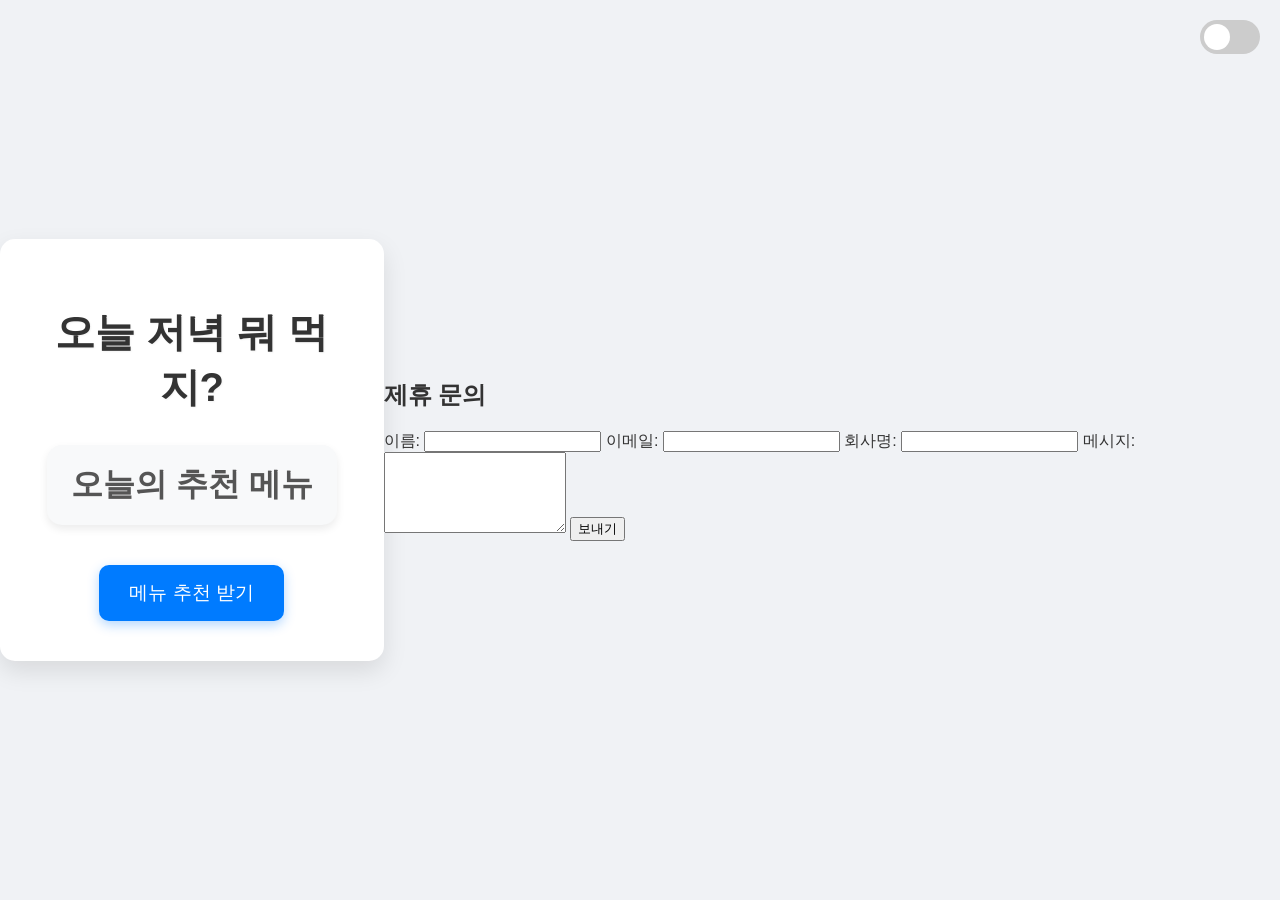
==== index.html @ 25c9e22d "index.html의 Formspree ID 플레이스홀더를 업데이트하고, 중복된 affiliate_form.html 파일을 제거" ====
<!DOCTYPE html>
<html lang="en">
<head>
    <meta charset="UTF-8">
    <meta name="viewport" content="width=device-width, initial-scale=1.0">
    <title>Dinner Menu Recommender</title>
    <link rel="stylesheet" href="style.css">
</head>
<body>
    <div class="container">
        <div class="theme-switch-wrapper">
            <label class="theme-switch" for="checkbox">
                <input type="checkbox" id="checkbox" />
                <div class="slider round"></div>
            </label>
        </div>
        <h1>오늘 저녁 뭐 먹지?</h1>
        <div id="menu-recommendation-container">
            <div class="menu-item">
                <span class="recommendation">오늘의 추천 메뉴</span>
                <img src="https://upload.wikimedia.org/wikipedia/commons/a/a3/Eq_it-na_pizza-margherita_sep2005_sml.jpg" alt="Pizza Image" class="menu-image hidden">
            </div>
        </div>
        <button id="generate-btn">메뉴 추천 받기</button>
    </div>
    <div class="form-container">
        <h2>제휴 문의</h2>
        <form id="affiliate-form" action="https://formspree.io/f/YOUR_FORM_ID" method="POST">
            <!-- IMPORTANT: Replace YOUR_FORM_ID with your actual Formspree form ID for the form to work. -->
            <label for="name">이름:</label>
            <input type="text" id="name" name="name" required>

            <label for="email">이메일:</label>
            <input type="email" id="email" name="email" required>

            <label for="company">회사명:</label>
            <input type="text" id="company" name="company">

            <label for="message">메시지:</label>
            <textarea id="message" name="message" rows="5" required></textarea>

            <button type="submit">보내기</button>
        </form>
        <p id="form-success-message" class="hidden">문의해주셔서 감사합니다! 최대한 빨리 답변드리겠습니다.</p>
    </div>

    <script src="main.js"></script>
</body>
</html>
---- style.css ----
/* Theme variables */
:root {
    --bg-color: #f0f2f5;
    --container-bg: white;
    --text-color: #333;
    --h1-color: #333;
    --number-bg: #f8f9fa;
    --number-color: #555;
    --btn-bg: #007bff;
    --btn-hover-bg: #0056b3;
    --btn-shadow: rgba(0, 123, 255, 0.3);
    --btn-hover-shadow: rgba(0, 123, 255, 0.4);
}

.dark-theme {
    --bg-color: #2c2c2c;
    --container-bg: #3c3c3c;
    --text-color: #e0e0e0;
    --h1-color: #e0e0e0;
    --number-bg: #4a4a4a;
    --number-color: #f0f0f0;
    --btn-bg: #6200ea;
    --btn-hover-bg: #3700b3;
    --btn-shadow: rgba(98, 0, 234, 0.3);
    --btn-hover-shadow: rgba(98, 0, 234, 0.4);
}

body {
    font-family: 'Helvetica Neue', sans-serif;
    display: flex;
    justify-content: center;
    align-items: center;
    min-height: 100vh;
    height: auto;
    margin: 0;
    background: var(--bg-color);
    color: var(--text-color);
    transition: background 0.3s, color 0.3s;
}

.container {
    text-align: center;
    background: var(--container-bg);
    padding: 40px;
    border-radius: 15px;
    box-shadow: 0 10px 25px rgba(0, 0, 0, 0.1);
    animation: fadeIn 1s ease-in-out;
    transition: background 0.3s, box-shadow 0.3s;
    margin-top: 5rem;
    margin-bottom: 5rem;
}

/* Theme switch styles */
.theme-switch-wrapper {
    display: flex;
    justify-content: flex-end;
    margin-bottom: 20px;
    position: absolute;
    top: 20px;
    right: 20px;
}

.theme-switch {
    position: relative;
    display: inline-block;
    width: 60px;
    height: 34px;
}

.theme-switch input {
    opacity: 0;
    width: 0;
    height: 0;
}

.slider {
    position: absolute;
    cursor: pointer;
    top: 0;
    left: 0;
    right: 0;
    bottom: 0;
    background-color: #ccc;
    -webkit-transition: .4s;
    transition: .4s;
}

.slider:before {
    position: absolute;
    content: "";
    height: 26px;
    width: 26px;
    left: 4px;
    bottom: 4px;
    background-color: white;
    -webkit-transition: .4s;
    transition: .4s;
}

input:checked + .slider {
    background-color: #6200ea;
}

input:focus + .slider {
    box-shadow: 0 0 1px #6200ea;
}

input:checked + .slider:before {
    -webkit-transform: translateX(26px);
    -ms-transform: translateX(26px);
    transform: translateX(26px);
}

/* Rounded sliders */
.slider.round {
    border-radius: 34px;
}

.slider.round:before {
    border-radius: 50%;
}

@keyframes fadeIn {
    from {
        opacity: 0;
        transform: translateY(-20px);
    }
    to {
        opacity: 1;
        transform: translateY(0);
    }
}

h1 {
    margin-bottom: 30px;
    font-size: 2.5em;
    color: var(--h1-color);
    text-shadow: 1px 1px 2px rgba(0,0,0,0.05);
    transition: color 0.3s;
}

#menu-recommendation-container {
    margin-bottom: 40px;
}

.menu-item {
    display: flex;
    justify-content: center;
    margin-bottom: 20px;
}

.recommendation {
    display: flex;
    justify-content: center;
    align-items: center;
    min-width: 250px; /* Wider to accommodate menu names */
    height: 80px; /* Taller */
    padding: 0 20px;
    border-radius: 15px; /* Slightly more rounded */
    background-color: var(--number-bg); /* Reusing number-bg for consistency */
    font-size: 2em; /* Larger font for menu names */
    font-weight: bold;
    color: var(--number-color);
    box-shadow: 0 4px 8px rgba(0,0,0,0.08);
    transition: all 0.3s ease;
    white-space: nowrap; /* Prevent menu name from wrapping */
    overflow: hidden; /* Hide overflow if too long */
    text-overflow: ellipsis; /* Add ellipsis if text is truncated */
}

.menu-image {
    max-width: 250px; /* Adjust as needed */
    max-height: 250px; /* Adjust as needed */
    width: 100%;
    height: auto;
    border-radius: 15px;
    box-shadow: 0 4px 8px rgba(0,0,0,0.08);
    transition: all 0.3s ease;
    object-fit: contain; /* Ensure the image fits within its bounds */
}

.hidden {
    display: none;
}

#generate-btn {
    padding: 15px 30px;
    border: none;
    border-radius: 10px;
    background-color: var(--btn-bg);
    color: white;
    font-size: 1.2em;
    cursor: pointer;
    transition: background-color 0.3s, box-shadow 0.3s, transform 0.3s;
    box-shadow: 0 4px 12px var(--btn-shadow);
}

#generate-btn:hover {
    background-color: var(--btn-hover-bg);
    box-shadow: 0 6px 16px var(--btn-hover-shadow);
    transform: translateY(-2px);
}

#generate-btn:active {
    transform: translateY(0);
    box-shadow: 0 4px 12px var(--btn-shadow);
}

@media (max-width: 600px) {
    .container {
        padding: 20px;
    }

    h1 {
        font-size: 2em;
    }

    .lotto-numbers {
        flex-wrap: wrap;
    }

    .number {
        width: 50px;
        height: 50px;
        font-size: 1.5em;
        margin: 5px;
    }

    #generate-btn {
        width: 100%;
        padding: 12px;
    }
}
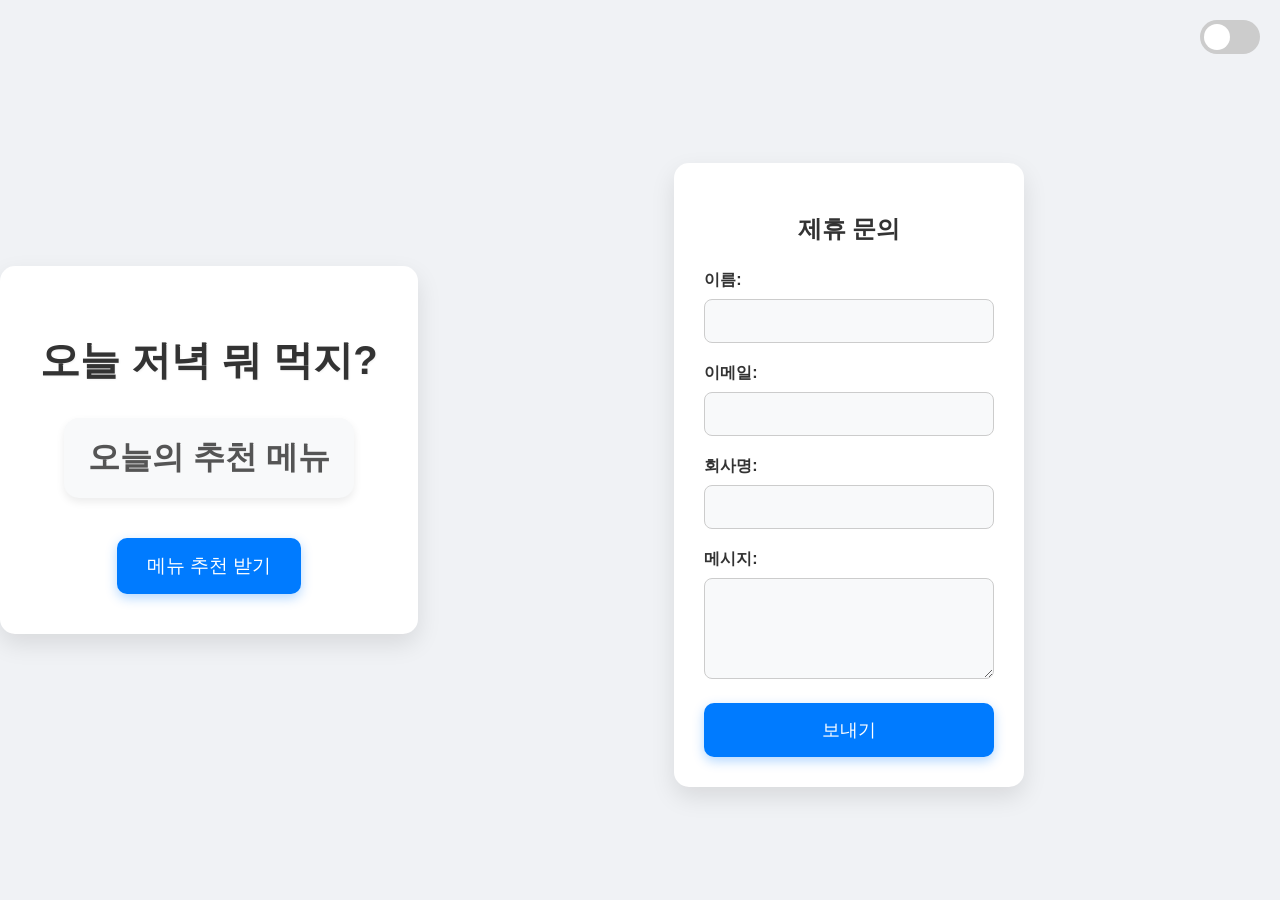
==== commit b070653f: "index.html에 Disqus 댓글 기능 추가" ====
--- a/index.html
+++ b/index.html
@@ -26,8 +26,7 @@
     </div>
     <div class="form-container">
         <h2>제휴 문의</h2>
-        <form id="affiliate-form" action="https://formspree.io/f/YOUR_FORM_ID" method="POST">
-            <!-- IMPORTANT: Replace YOUR_FORM_ID with your actual Formspree form ID for the form to work. -->
+        <form id="affiliate-form" action="https://formspree.io/f/xaqdwkya" method="POST">
             <label for="name">이름:</label>
             <input type="text" id="name" name="name" required>
 
@@ -46,5 +45,25 @@
     </div>
 
     <script src="main.js"></script>
+
+    <div id="disqus_thread"></div>
+    <script>
+        /**
+        *  RECOMMENDED CONFIGURATION VARIABLES: EDIT AND UNCOMMENT THE SECTION BELOW TO INSERT DYNAMIC VALUES FROM YOUR PLATFORM OR CMS.
+        *  LEARN WHY DEFINING THESE VARIABLES IS IMPORTANT: https://disqus.com/admin/universalcode/#configuration-variables    */
+        /*
+        var disqus_config = function () {
+        this.page.url = PAGE_URL;  // Replace PAGE_URL with your page's canonical URL variable
+        this.page.identifier = PAGE_IDENTIFIER; // Replace PAGE_IDENTIFIER with your page's unique identifier variable
+        };
+        */
+        (function() { // DON'T EDIT BELOW THIS LINE
+        var d = document, s = d.createElement('script');
+        s.src = 'https://productbuilder-k7uh9vna2f.disqus.com/embed.js';
+        s.setAttribute('data-timestamp', +new Date());
+        (d.head || d.body).appendChild(s);
+        })();
+    </script>
+    <noscript>Please enable JavaScript to view the <a href="https://disqus.com/?ref_noscript">comments powered by Disqus.</a></noscript>
 </body>
 </html>
--- a/style.css
+++ b/style.css
@@ -230,4 +230,92 @@
         width: 100%;
         padding: 12px;
     }
+}
+
+/* Affiliate Form Styles */
+.form-container {
+    background: var(--container-bg);
+    padding: 30px;
+    border-radius: 15px;
+    box-shadow: 0 10px 25px rgba(0, 0, 0, 0.1);
+    margin-top: 50px;
+    max-width: 600px;
+    margin-left: auto;
+    margin-right: auto;
+    text-align: left;
+}
+
+.form-container h2 {
+    color: var(--h1-color);
+    text-align: center;
+    margin-bottom: 25px;
+}
+
+#affiliate-form label {
+    display: block;
+    margin-bottom: 8px;
+    color: var(--text-color);
+    font-weight: bold;
+}
+
+#affiliate-form input[type="text"],
+#affiliate-form input[type="email"],
+#affiliate-form textarea {
+    width: 100%;
+    box-sizing: border-box; /* Ensures padding and border are included in the element's total width */
+    padding: 12px;
+    margin-bottom: 20px;
+    border: 1px solid #ccc;
+    border-radius: 8px;
+    font-size: 1em;
+    background-color: var(--number-bg);
+    color: var(--number-color);
+    transition: border-color 0.3s;
+}
+
+#affiliate-form input[type="text"]:focus,
+#affiliate-form input[type="email"]:focus,
+#affiliate-form textarea:focus {
+    border-color: var(--btn-bg);
+    outline: none;
+}
+
+#affiliate-form button[type="submit"] {
+    width: 100%;
+    padding: 15px;
+    border: none;
+    border-radius: 10px;
+    background-color: var(--btn-bg);
+    color: white;
+    font-size: 1.1em;
+    cursor: pointer;
+    transition: background-color 0.3s, box-shadow 0.3s, transform 0.3s;
+    box-shadow: 0 4px 12px var(--btn-shadow);
+}
+
+#affiliate-form button[type="submit"]:hover {
+    background-color: var(--btn-hover-bg);
+    box-shadow: 0 6px 16px var(--btn-hover-shadow);
+    transform: translateY(-2px);
+}
+
+#affiliate-form button[type="submit"]:active {
+    transform: translateY(0);
+    box-shadow: 0 4px 12px var(--btn-shadow);
+}
+
+#form-success-message {
+    text-align: center;
+    margin-top: 20px;
+    padding: 15px;
+    background-color: #d4edda;
+    color: #155724;
+    border: 1px solid #c3e6cb;
+    border-radius: 8px;
+    font-weight: bold;
+}
+
+/* Ensure .hidden class works for the success message */
+.hidden {
+    display: none;
 }
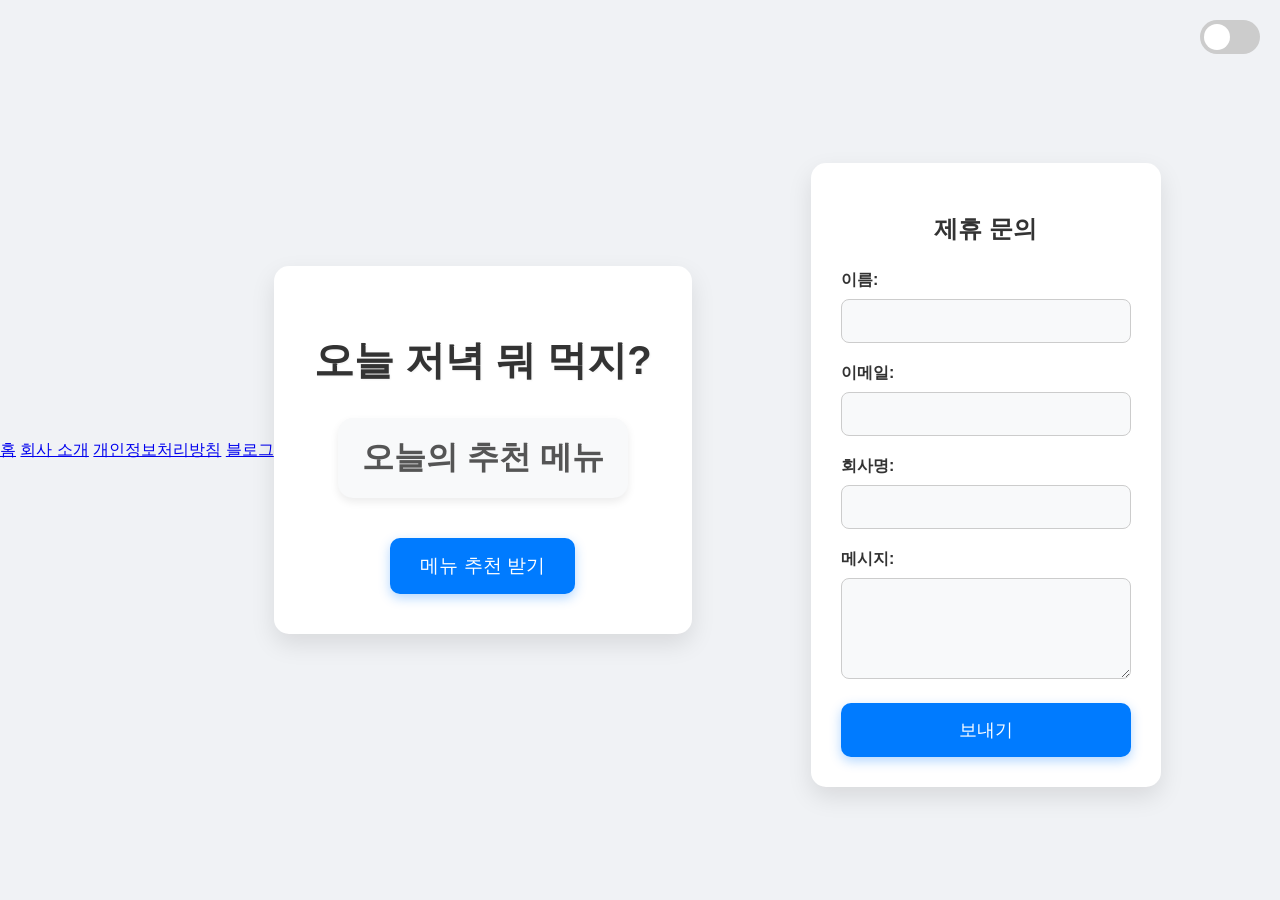
==== commit 5ef229f2: "feat: Add About, Privacy, Blog pages and navigation for AdSense optimization" ====
--- a/index.html
+++ b/index.html
@@ -6,8 +6,17 @@
     <meta name="viewport" content="width=device-width, initial-scale=1.0">
     <title>Dinner Menu Recommender</title>
     <link rel="stylesheet" href="style.css">
+    <script async src="https://pagead2.googlesyndication.com/pagead/js/adsbygoogle.js?client=ca-pub-6776450039681647"
+     crossorigin="anonymous"></script>
+    <meta name="google-adsense-account" content="ca-pub-6776450039681647">
 </head>
 <body>
+    <nav>
+        <a href="index.html">홈</a>
+        <a href="about.html">회사 소개</a>
+        <a href="privacy.html">개인정보처리방침</a>
+        <a href="blog.html">블로그</a>
+    </nav>
     <div class="container">
         <div class="theme-switch-wrapper">
             <label class="theme-switch" for="checkbox">
@@ -51,12 +60,10 @@
         /**
         *  RECOMMENDED CONFIGURATION VARIABLES: EDIT AND UNCOMMENT THE SECTION BELOW TO INSERT DYNAMIC VALUES FROM YOUR PLATFORM OR CMS.
         *  LEARN WHY DEFINING THESE VARIABLES IS IMPORTANT: https://disqus.com/admin/universalcode/#configuration-variables    */
-        /*
         var disqus_config = function () {
-        this.page.url = PAGE_URL;  // Replace PAGE_URL with your page's canonical URL variable
-        this.page.identifier = PAGE_IDENTIFIER; // Replace PAGE_IDENTIFIER with your page's unique identifier variable
+        this.page.url = window.location.href;  // Replace PAGE_URL with your page's canonical URL variable
+        this.page.identifier = window.location.pathname; // Replace PAGE_IDENTIFIER with your page's unique identifier variable
         };
-        */
         (function() { // DON'T EDIT BELOW THIS LINE
         var d = document, s = d.createElement('script');
         s.src = 'https://productbuilder-k7uh9vna2f.disqus.com/embed.js';
